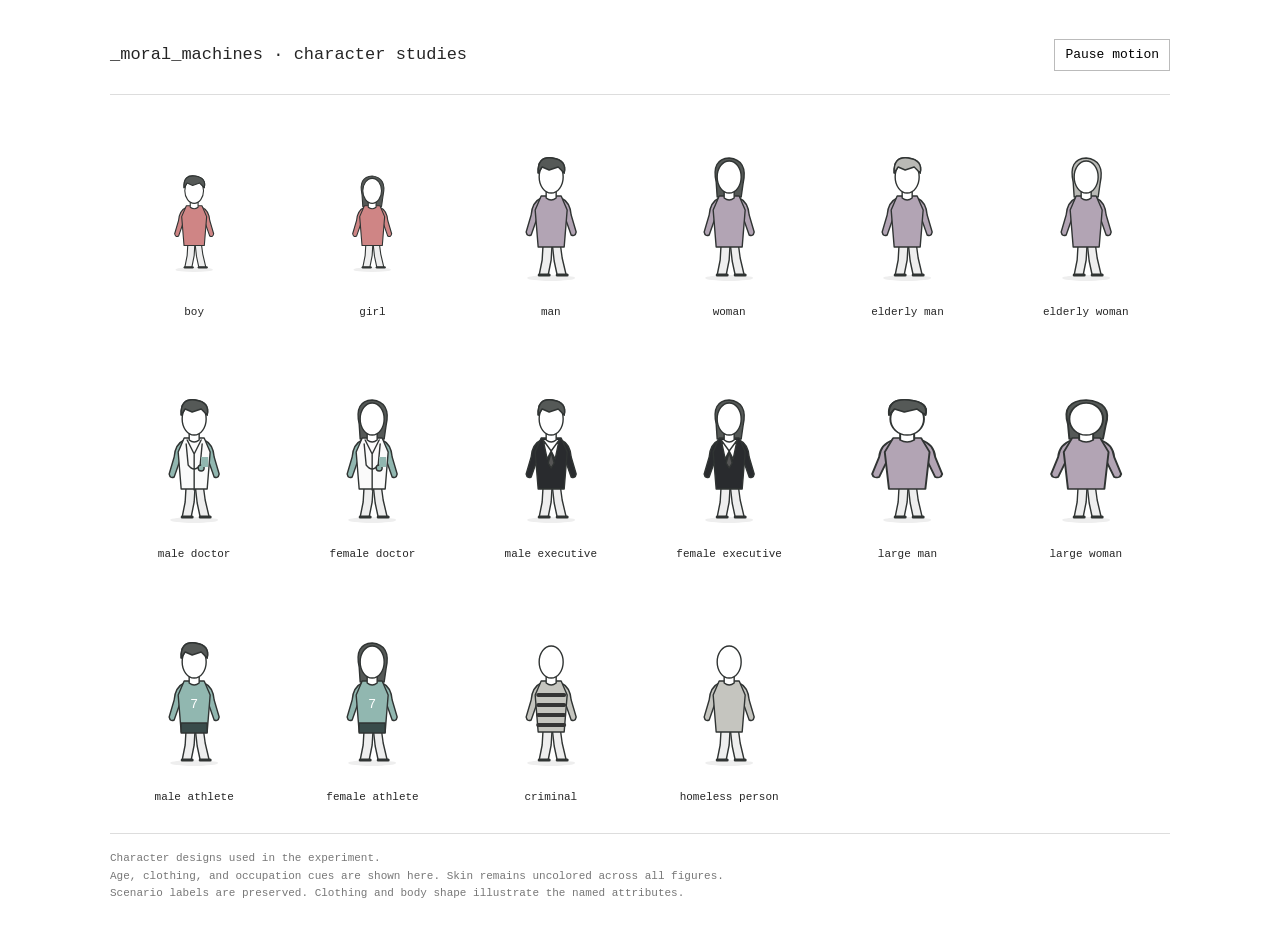
==== characters-review.html @ 15c98313 "Remove facial features from all character illustrations" ====
<!doctype html><html><head><meta charset="utf-8"><meta name="viewport" content="width=device-width,initial-scale=1"><title>Character studies · moral machines</title><style>*{box-sizing:border-box}body{margin:0;background:white;color:#252525;font:13px/1.6 ui-monospace,Menlo,monospace}main{max-width:1120px;margin:auto;padding:30px}header{display:flex;justify-content:space-between;align-items:center;border-bottom:1px solid #ddd;padding-bottom:14px}h1{font:inherit;font-size:17px}button{font:inherit;background:white;border:1px solid #bbb;padding:5px 10px;cursor:pointer}.grid{display:grid;grid-template-columns:repeat(6,1fr);gap:24px 10px;padding:12px 0}article{text-align:center}svg{width:100%;height:185px}article p{font-size:11px;margin:4px 0}.note{font-size:11px;color:#777;border-top:1px solid #ddd;padding-top:16px}.leg{transform-box:view-box;transform-origin:0px 5px;animation:step 1.6s ease-in-out infinite}.right{animation-delay:-.8s}.body{animation:breathe 1.6s ease-in-out infinite}@keyframes step{0%,100%{transform:rotate(-4deg)}50%{transform:rotate(4deg)}}@keyframes breathe{50%{transform:translateY(-1px)}}.paused *{animation-play-state:paused!important}@media(max-width:750px){.grid{grid-template-columns:repeat(3,1fr)}}@media(prefers-reduced-motion:reduce){*{animation:none!important}}</style></head><body><main><header><h1>_moral_machines · character studies</h1><button id="motion">Pause motion</button></header><div class="grid"><article><svg class="character-art" viewBox="0 0 140 185" role="img" aria-label="child character"><g transform="translate(70 133) scale(.78)" stroke="#303433" stroke-width="1.4" stroke-linejoin="round" stroke-linecap="round"><ellipse cx="0" cy="38" rx="24" ry="3" fill="#eee" stroke="none"/><g class="leg left"><path d="M-8 3L-9 20L-12 35H-3L0 20L1 3" fill="#eee"/><path d="M-12 35H-2" stroke-width="3"/></g><g class="leg right"><path d="M1 3L3 21L6 35H15L11 18L9 3" fill="#eee"/><path d="M6 35H16" stroke-width="3"/></g><g class="body"><path d="M-13-67Q-14-84 1-82Q16-80 13-67L7-73L-2-70L-9-73Z" fill="#555957"/><path d="M-10-42Q-19-38-20-25L-25-8Q-24-3-20-5L-13-25M10-42Q19-38 20-25L25-8Q24-3 20-5L13-25" fill="#cf8585"/><path d="M-10-44L-16-30L-13 7H13L16-30L10-44Z" fill="#cf8585"/><path d="M-5-48V-42Q0-38 5-42V-48" fill="white"/><ellipse cy="-63" rx="12" ry="16" fill="white"/><path d="M-13-67Q-14-84 1-82Q16-80 13-67L7-73L-2-70L-9-73Z" fill="#555957"/></g></g></svg><p>boy</p></article><article><svg class="character-art" viewBox="0 0 140 185" role="img" aria-label="child character"><g transform="translate(70 133) scale(.78)" stroke="#303433" stroke-width="1.4" stroke-linejoin="round" stroke-linecap="round"><ellipse cx="0" cy="38" rx="24" ry="3" fill="#eee" stroke="none"/><g class="leg left"><path d="M-8 3L-9 20L-12 35H-3L0 20L1 3" fill="#eee"/><path d="M-12 35H-2" stroke-width="3"/></g><g class="leg right"><path d="M1 3L3 21L6 35H15L11 18L9 3" fill="#eee"/><path d="M6 35H16" stroke-width="3"/></g><g class="body"><path d="M-13-58Q-18-81 0-82Q19-80 14-57L12-43H-12Z" fill="#555957"/><path d="M-10-42Q-19-38-20-25L-25-8Q-24-3-20-5L-13-25M10-42Q19-38 20-25L25-8Q24-3 20-5L13-25" fill="#cf8585"/><path d="M-10-44L-16-30L-13 7H13L16-30L10-44Z" fill="#cf8585"/><path d="M-5-48V-42Q0-38 5-42V-48" fill="white"/><ellipse cy="-63" rx="12" ry="16" fill="white"/></g></g></svg><p>girl</p></article><article><svg class="character-art" viewBox="0 0 140 185" role="img" aria-label="adult character"><g transform="translate(70 133) scale(1)" stroke="#303433" stroke-width="1.4" stroke-linejoin="round" stroke-linecap="round"><ellipse cx="0" cy="38" rx="24" ry="3" fill="#eee" stroke="none"/><g class="leg left"><path d="M-8 3L-9 20L-12 35H-3L0 20L1 3" fill="#eee"/><path d="M-12 35H-2" stroke-width="3"/></g><g class="leg right"><path d="M1 3L3 21L6 35H15L11 18L9 3" fill="#eee"/><path d="M6 35H16" stroke-width="3"/></g><g class="body"><path d="M-13-67Q-14-84 1-82Q16-80 13-67L7-73L-2-70L-9-73Z" fill="#555957"/><path d="M-10-42Q-19-38-20-25L-25-8Q-24-3-20-5L-13-25M10-42Q19-38 20-25L25-8Q24-3 20-5L13-25" fill="#b2a4b4"/><path d="M-10-44L-16-30L-13 7H13L16-30L10-44Z" fill="#b2a4b4"/><path d="M-5-48V-42Q0-38 5-42V-48" fill="white"/><ellipse cy="-63" rx="12" ry="16" fill="white"/><path d="M-13-67Q-14-84 1-82Q16-80 13-67L7-73L-2-70L-9-73Z" fill="#555957"/></g></g></svg><p>man</p></article><article><svg class="character-art" viewBox="0 0 140 185" role="img" aria-label="adult character"><g transform="translate(70 133) scale(1)" stroke="#303433" stroke-width="1.4" stroke-linejoin="round" stroke-linecap="round"><ellipse cx="0" cy="38" rx="24" ry="3" fill="#eee" stroke="none"/><g class="leg left"><path d="M-8 3L-9 20L-12 35H-3L0 20L1 3" fill="#eee"/><path d="M-12 35H-2" stroke-width="3"/></g><g class="leg right"><path d="M1 3L3 21L6 35H15L11 18L9 3" fill="#eee"/><path d="M6 35H16" stroke-width="3"/></g><g class="body"><path d="M-13-58Q-18-81 0-82Q19-80 14-57L12-43H-12Z" fill="#555957"/><path d="M-10-42Q-19-38-20-25L-25-8Q-24-3-20-5L-13-25M10-42Q19-38 20-25L25-8Q24-3 20-5L13-25" fill="#b2a4b4"/><path d="M-10-44L-16-30L-13 7H13L16-30L10-44Z" fill="#b2a4b4"/><path d="M-5-48V-42Q0-38 5-42V-48" fill="white"/><ellipse cy="-63" rx="12" ry="16" fill="white"/></g></g></svg><p>woman</p></article><article><svg class="character-art" viewBox="0 0 140 185" role="img" aria-label="older character"><g transform="translate(70 133) scale(1)" stroke="#303433" stroke-width="1.4" stroke-linejoin="round" stroke-linecap="round"><ellipse cx="0" cy="38" rx="24" ry="3" fill="#eee" stroke="none"/><g class="leg left"><path d="M-8 3L-9 20L-12 35H-3L0 20L1 3" fill="#eee"/><path d="M-12 35H-2" stroke-width="3"/></g><g class="leg right"><path d="M1 3L3 21L6 35H15L11 18L9 3" fill="#eee"/><path d="M6 35H16" stroke-width="3"/></g><g class="body"><path d="M-13-67Q-14-84 1-82Q16-80 13-67L7-73L-2-70L-9-73Z" fill="#b9b9b5"/><path d="M-10-42Q-19-38-20-25L-25-8Q-24-3-20-5L-13-25M10-42Q19-38 20-25L25-8Q24-3 20-5L13-25" fill="#b2a4b4"/><path d="M-10-44L-16-30L-13 7H13L16-30L10-44Z" fill="#b2a4b4"/><path d="M-5-48V-42Q0-38 5-42V-48" fill="white"/><ellipse cy="-63" rx="12" ry="16" fill="white"/><path d="M-13-67Q-14-84 1-82Q16-80 13-67L7-73L-2-70L-9-73Z" fill="#b9b9b5"/></g></g></svg><p>elderly man</p></article><article><svg class="character-art" viewBox="0 0 140 185" role="img" aria-label="older character"><g transform="translate(70 133) scale(1)" stroke="#303433" stroke-width="1.4" stroke-linejoin="round" stroke-linecap="round"><ellipse cx="0" cy="38" rx="24" ry="3" fill="#eee" stroke="none"/><g class="leg left"><path d="M-8 3L-9 20L-12 35H-3L0 20L1 3" fill="#eee"/><path d="M-12 35H-2" stroke-width="3"/></g><g class="leg right"><path d="M1 3L3 21L6 35H15L11 18L9 3" fill="#eee"/><path d="M6 35H16" stroke-width="3"/></g><g class="body"><path d="M-13-58Q-18-81 0-82Q19-80 14-57L12-43H-12Z" fill="#b9b9b5"/><path d="M-10-42Q-19-38-20-25L-25-8Q-24-3-20-5L-13-25M10-42Q19-38 20-25L25-8Q24-3 20-5L13-25" fill="#b2a4b4"/><path d="M-10-44L-16-30L-13 7H13L16-30L10-44Z" fill="#b2a4b4"/><path d="M-5-48V-42Q0-38 5-42V-48" fill="white"/><ellipse cy="-63" rx="12" ry="16" fill="white"/></g></g></svg><p>elderly woman</p></article><article><svg class="character-art" viewBox="0 0 140 185" role="img" aria-label="doctor character"><g transform="translate(70 133) scale(1)" stroke="#303433" stroke-width="1.4" stroke-linejoin="round" stroke-linecap="round"><ellipse cx="0" cy="38" rx="24" ry="3" fill="#eee" stroke="none"/><g class="leg left"><path d="M-8 3L-9 20L-12 35H-3L0 20L1 3" fill="#eee"/><path d="M-12 35H-2" stroke-width="3"/></g><g class="leg right"><path d="M1 3L3 21L6 35H15L11 18L9 3" fill="#eee"/><path d="M6 35H16" stroke-width="3"/></g><g class="body"><path d="M-13-67Q-14-84 1-82Q16-80 13-67L7-73L-2-70L-9-73Z" fill="#555957"/><path d="M-10-42Q-19-38-20-25L-25-8Q-24-3-20-5L-13-25M10-42Q19-38 20-25L25-8Q24-3 20-5L13-25" fill="#91b7b0"/><path d="M-10-44L-16-30L-13 7H13L16-30L10-44Z" fill="#fafafa"/><path d="M-8-38L-6-17Q0-9 6-17L8-38" fill="none"/><circle cx="7" cy="-14" r="3" fill="#91b7b0"/><path d="M-7-42L0-28L7-42M0-28V8" fill="none"/><rect x="7" y="-25" width="7" height="10" fill="#91b7b0" stroke="none"/><path d="M-5-48V-42Q0-38 5-42V-48" fill="white"/><ellipse cy="-63" rx="12" ry="16" fill="white"/><path d="M-13-67Q-14-84 1-82Q16-80 13-67L7-73L-2-70L-9-73Z" fill="#555957"/></g></g></svg><p>male doctor</p></article><article><svg class="character-art" viewBox="0 0 140 185" role="img" aria-label="doctor character"><g transform="translate(70 133) scale(1)" stroke="#303433" stroke-width="1.4" stroke-linejoin="round" stroke-linecap="round"><ellipse cx="0" cy="38" rx="24" ry="3" fill="#eee" stroke="none"/><g class="leg left"><path d="M-8 3L-9 20L-12 35H-3L0 20L1 3" fill="#eee"/><path d="M-12 35H-2" stroke-width="3"/></g><g class="leg right"><path d="M1 3L3 21L6 35H15L11 18L9 3" fill="#eee"/><path d="M6 35H16" stroke-width="3"/></g><g class="body"><path d="M-13-58Q-18-81 0-82Q19-80 14-57L12-43H-12Z" fill="#555957"/><path d="M-10-42Q-19-38-20-25L-25-8Q-24-3-20-5L-13-25M10-42Q19-38 20-25L25-8Q24-3 20-5L13-25" fill="#91b7b0"/><path d="M-10-44L-16-30L-13 7H13L16-30L10-44Z" fill="#fafafa"/><path d="M-8-38L-6-17Q0-9 6-17L8-38" fill="none"/><circle cx="7" cy="-14" r="3" fill="#91b7b0"/><path d="M-7-42L0-28L7-42M0-28V8" fill="none"/><rect x="7" y="-25" width="7" height="10" fill="#91b7b0" stroke="none"/><path d="M-5-48V-42Q0-38 5-42V-48" fill="white"/><ellipse cy="-63" rx="12" ry="16" fill="white"/></g></g></svg><p>female doctor</p></article><article><svg class="character-art" viewBox="0 0 140 185" role="img" aria-label="executive character"><g transform="translate(70 133) scale(1)" stroke="#303433" stroke-width="1.4" stroke-linejoin="round" stroke-linecap="round"><ellipse cx="0" cy="38" rx="24" ry="3" fill="#eee" stroke="none"/><g class="leg left"><path d="M-8 3L-9 20L-12 35H-3L0 20L1 3" fill="#eee"/><path d="M-12 35H-2" stroke-width="3"/></g><g class="leg right"><path d="M1 3L3 21L6 35H15L11 18L9 3" fill="#eee"/><path d="M6 35H16" stroke-width="3"/></g><g class="body"><path d="M-13-67Q-14-84 1-82Q16-80 13-67L7-73L-2-70L-9-73Z" fill="#555957"/><path d="M-10-42Q-19-38-20-25L-25-8Q-24-3-20-5L-13-25M10-42Q19-38 20-25L25-8Q24-3 20-5L13-25" fill="#292b2e"/><path d="M-10-44L-16-30L-13 7H13L16-30L10-44Z" fill="#292b2e"/><path d="M-8-42L0-31L8-42M-8-42L-4-23L0-31L4-23L8-42" fill="white"/><path d="M0-30L-3-19L0-14L3-19Z" fill="#555"/><path d="M-5-48V-42Q0-38 5-42V-48" fill="white"/><ellipse cy="-63" rx="12" ry="16" fill="white"/><path d="M-13-67Q-14-84 1-82Q16-80 13-67L7-73L-2-70L-9-73Z" fill="#555957"/></g></g></svg><p>male executive</p></article><article><svg class="character-art" viewBox="0 0 140 185" role="img" aria-label="executive character"><g transform="translate(70 133) scale(1)" stroke="#303433" stroke-width="1.4" stroke-linejoin="round" stroke-linecap="round"><ellipse cx="0" cy="38" rx="24" ry="3" fill="#eee" stroke="none"/><g class="leg left"><path d="M-8 3L-9 20L-12 35H-3L0 20L1 3" fill="#eee"/><path d="M-12 35H-2" stroke-width="3"/></g><g class="leg right"><path d="M1 3L3 21L6 35H15L11 18L9 3" fill="#eee"/><path d="M6 35H16" stroke-width="3"/></g><g class="body"><path d="M-13-58Q-18-81 0-82Q19-80 14-57L12-43H-12Z" fill="#555957"/><path d="M-10-42Q-19-38-20-25L-25-8Q-24-3-20-5L-13-25M10-42Q19-38 20-25L25-8Q24-3 20-5L13-25" fill="#292b2e"/><path d="M-10-44L-16-30L-13 7H13L16-30L10-44Z" fill="#292b2e"/><path d="M-8-42L0-31L8-42M-8-42L-4-23L0-31L4-23L8-42" fill="white"/><path d="M0-30L-3-19L0-14L3-19Z" fill="#555"/><path d="M-5-48V-42Q0-38 5-42V-48" fill="white"/><ellipse cy="-63" rx="12" ry="16" fill="white"/></g></g></svg><p>female executive</p></article><article><svg class="character-art" viewBox="0 0 140 185" role="img" aria-label="adult character"><g transform="translate(70 133) scale(1)" stroke="#303433" stroke-width="1.4" stroke-linejoin="round" stroke-linecap="round"><ellipse cx="0" cy="38" rx="24" ry="3" fill="#eee" stroke="none"/><g class="leg left"><path d="M-8 3L-9 20L-12 35H-3L0 20L1 3" fill="#eee"/><path d="M-12 35H-2" stroke-width="3"/></g><g class="leg right"><path d="M1 3L3 21L6 35H15L11 18L9 3" fill="#eee"/><path d="M6 35H16" stroke-width="3"/></g><g class="body"><g transform="scale(1.4 1)"><path d="M-13-67Q-14-84 1-82Q16-80 13-67L7-73L-2-70L-9-73Z" fill="#555957"/><path d="M-10-42Q-19-38-20-25L-25-8Q-24-3-20-5L-13-25M10-42Q19-38 20-25L25-8Q24-3 20-5L13-25" fill="#b2a4b4"/><path d="M-10-44L-16-30L-13 7H13L16-30L10-44Z" fill="#b2a4b4"/><path d="M-5-48V-42Q0-38 5-42V-48" fill="white"/><ellipse cy="-63" rx="12" ry="16" fill="white"/><path d="M-13-67Q-14-84 1-82Q16-80 13-67L7-73L-2-70L-9-73Z" fill="#555957"/></g></g></g></svg><p>large man</p></article><article><svg class="character-art" viewBox="0 0 140 185" role="img" aria-label="adult character"><g transform="translate(70 133) scale(1)" stroke="#303433" stroke-width="1.4" stroke-linejoin="round" stroke-linecap="round"><ellipse cx="0" cy="38" rx="24" ry="3" fill="#eee" stroke="none"/><g class="leg left"><path d="M-8 3L-9 20L-12 35H-3L0 20L1 3" fill="#eee"/><path d="M-12 35H-2" stroke-width="3"/></g><g class="leg right"><path d="M1 3L3 21L6 35H15L11 18L9 3" fill="#eee"/><path d="M6 35H16" stroke-width="3"/></g><g class="body"><g transform="scale(1.4 1)"><path d="M-13-58Q-18-81 0-82Q19-80 14-57L12-43H-12Z" fill="#555957"/><path d="M-10-42Q-19-38-20-25L-25-8Q-24-3-20-5L-13-25M10-42Q19-38 20-25L25-8Q24-3 20-5L13-25" fill="#b2a4b4"/><path d="M-10-44L-16-30L-13 7H13L16-30L10-44Z" fill="#b2a4b4"/><path d="M-5-48V-42Q0-38 5-42V-48" fill="white"/><ellipse cy="-63" rx="12" ry="16" fill="white"/></g></g></g></svg><p>large woman</p></article><article><svg class="character-art" viewBox="0 0 140 185" role="img" aria-label="adult character"><g transform="translate(70 133) scale(1)" stroke="#303433" stroke-width="1.4" stroke-linejoin="round" stroke-linecap="round"><ellipse cx="0" cy="38" rx="24" ry="3" fill="#eee" stroke="none"/><g class="leg left"><path d="M-8 3L-9 20L-12 35H-3L0 20L1 3" fill="#eee"/><path d="M-12 35H-2" stroke-width="3"/></g><g class="leg right"><path d="M1 3L3 21L6 35H15L11 18L9 3" fill="#eee"/><path d="M6 35H16" stroke-width="3"/></g><g class="body"><path d="M-13-67Q-14-84 1-82Q16-80 13-67L7-73L-2-70L-9-73Z" fill="#555957"/><path d="M-10-42Q-19-38-20-25L-25-8Q-24-3-20-5L-13-25M10-42Q19-38 20-25L25-8Q24-3 20-5L13-25" fill="#91b7b0"/><path d="M-10-44L-16-30L-13 7H13L16-30L10-44Z" fill="#91b7b0"/><path d="M-13-2H13V8H-13Z" fill="#394b4a"/><text x="0" y="-17" text-anchor="middle" fill="white" stroke="none" font-size="13" font-family="sans-serif">7</text><path d="M-5-48V-42Q0-38 5-42V-48" fill="white"/><ellipse cy="-63" rx="12" ry="16" fill="white"/><path d="M-13-67Q-14-84 1-82Q16-80 13-67L7-73L-2-70L-9-73Z" fill="#555957"/></g></g></svg><p>male athlete</p></article><article><svg class="character-art" viewBox="0 0 140 185" role="img" aria-label="adult character"><g transform="translate(70 133) scale(1)" stroke="#303433" stroke-width="1.4" stroke-linejoin="round" stroke-linecap="round"><ellipse cx="0" cy="38" rx="24" ry="3" fill="#eee" stroke="none"/><g class="leg left"><path d="M-8 3L-9 20L-12 35H-3L0 20L1 3" fill="#eee"/><path d="M-12 35H-2" stroke-width="3"/></g><g class="leg right"><path d="M1 3L3 21L6 35H15L11 18L9 3" fill="#eee"/><path d="M6 35H16" stroke-width="3"/></g><g class="body"><path d="M-13-58Q-18-81 0-82Q19-80 14-57L12-43H-12Z" fill="#555957"/><path d="M-10-42Q-19-38-20-25L-25-8Q-24-3-20-5L-13-25M10-42Q19-38 20-25L25-8Q24-3 20-5L13-25" fill="#91b7b0"/><path d="M-10-44L-16-30L-13 7H13L16-30L10-44Z" fill="#91b7b0"/><path d="M-13-2H13V8H-13Z" fill="#394b4a"/><text x="0" y="-17" text-anchor="middle" fill="white" stroke="none" font-size="13" font-family="sans-serif">7</text><path d="M-5-48V-42Q0-38 5-42V-48" fill="white"/><ellipse cy="-63" rx="12" ry="16" fill="white"/></g></g></svg><p>female athlete</p></article><article><svg class="character-art" viewBox="0 0 140 185" role="img" aria-label="adult character"><g transform="translate(70 133) scale(1)" stroke="#303433" stroke-width="1.4" stroke-linejoin="round" stroke-linecap="round"><ellipse cx="0" cy="38" rx="24" ry="3" fill="#eee" stroke="none"/><g class="leg left"><path d="M-8 3L-9 20L-12 35H-3L0 20L1 3" fill="#eee"/><path d="M-12 35H-2" stroke-width="3"/></g><g class="leg right"><path d="M1 3L3 21L6 35H15L11 18L9 3" fill="#eee"/><path d="M6 35H16" stroke-width="3"/></g><g class="body"><path d="M-10-42Q-19-38-20-25L-25-8Q-24-3-20-5L-13-25M10-42Q19-38 20-25L25-8Q24-3 20-5L13-25" fill="#c5c5bf"/><path d="M-10-44L-16-30L-13 7H13L16-30L10-44Z" fill="#c5c5bf"/><path d="M-13 -30H13" stroke="#353535" stroke-width="4"/><path d="M-13 -20H13" stroke="#353535" stroke-width="4"/><path d="M-13 -10H13" stroke="#353535" stroke-width="4"/><path d="M-13 0H13" stroke="#353535" stroke-width="4"/><path d="M-5-48V-42Q0-38 5-42V-48" fill="white"/><ellipse cy="-63" rx="12" ry="16" fill="white"/></g></g></svg><p>criminal</p></article><article><svg class="character-art" viewBox="0 0 140 185" role="img" aria-label="adult character"><g transform="translate(70 133) scale(1)" stroke="#303433" stroke-width="1.4" stroke-linejoin="round" stroke-linecap="round"><ellipse cx="0" cy="38" rx="24" ry="3" fill="#eee" stroke="none"/><g class="leg left"><path d="M-8 3L-9 20L-12 35H-3L0 20L1 3" fill="#eee"/><path d="M-12 35H-2" stroke-width="3"/></g><g class="leg right"><path d="M1 3L3 21L6 35H15L11 18L9 3" fill="#eee"/><path d="M6 35H16" stroke-width="3"/></g><g class="body"><path d="M-10-42Q-19-38-20-25L-25-8Q-24-3-20-5L-13-25M10-42Q19-38 20-25L25-8Q24-3 20-5L13-25" fill="#c5c5bf"/><path d="M-10-44L-16-30L-13 7H13L16-30L10-44Z" fill="#c5c5bf"/><path d="M-5-48V-42Q0-38 5-42V-48" fill="white"/><ellipse cy="-63" rx="12" ry="16" fill="white"/></g></g></svg><p>homeless person</p></article></div><p class="note">Character designs used in the experiment.<br>Age, clothing, and occupation cues are shown here. Skin remains uncolored across all figures.<br>Scenario labels are preserved. Clothing and body shape illustrate the named attributes.</p></main><script>document.getElementById('motion').onclick=function(){document.body.classList.toggle('paused');this.textContent=document.body.classList.contains('paused')?'Play motion':'Pause motion'}</script></body></html>
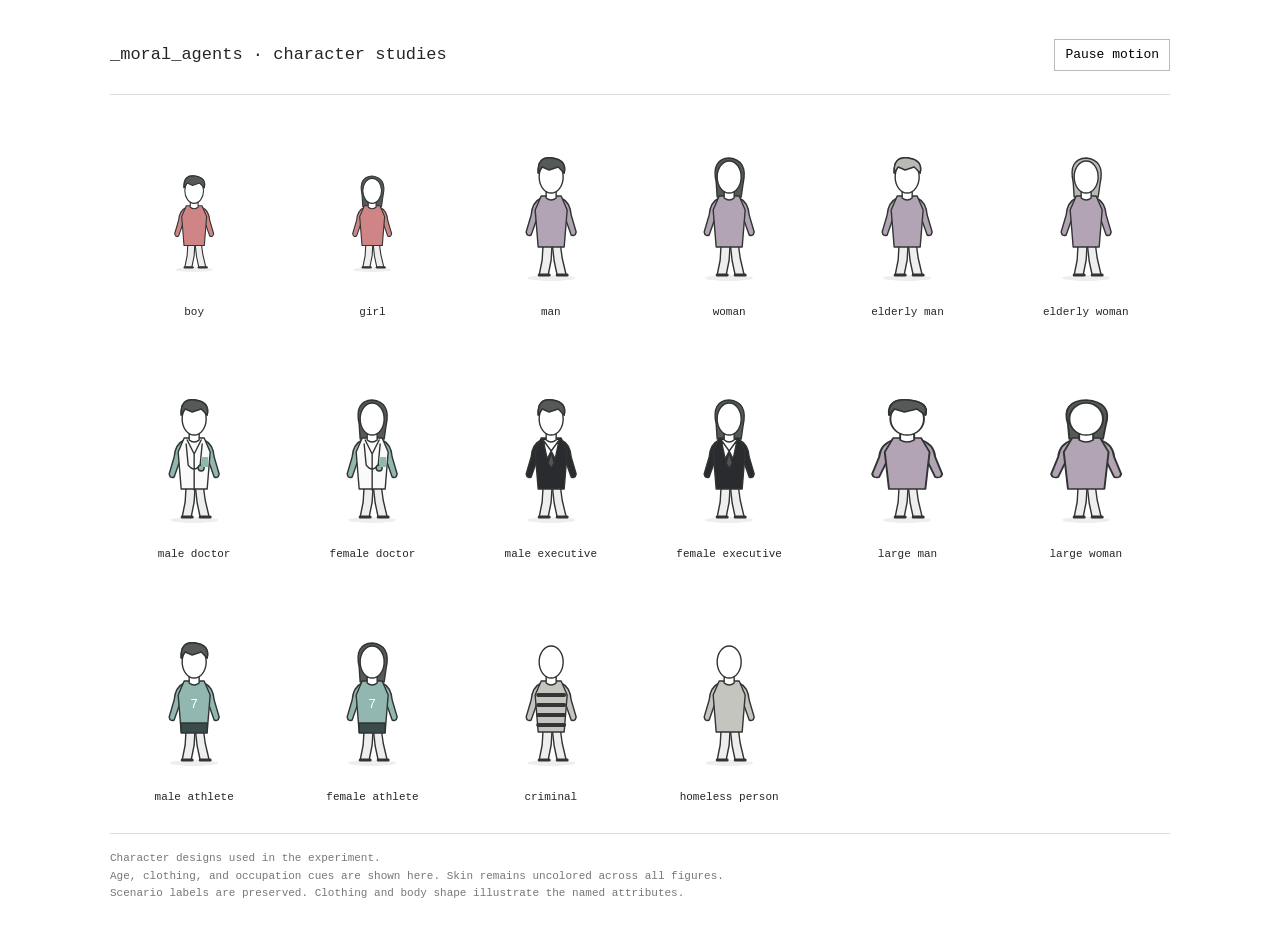
==== commit 7976bc86: "Rename project to _moral_agents" ====
--- a/characters-review.html
+++ b/characters-review.html
@@ -1 +1 @@
-<!doctype html><html><head><meta charset="utf-8"><meta name="viewport" content="width=device-width,initial-scale=1"><title>Character studies · moral machines</title><style>*{box-sizing:border-box}body{margin:0;background:white;color:#252525;font:13px/1.6 ui-monospace,Menlo,monospace}main{max-width:1120px;margin:auto;padding:30px}header{display:flex;justify-content:space-between;align-items:center;border-bottom:1px solid #ddd;padding-bottom:14px}h1{font:inherit;font-size:17px}button{font:inherit;background:white;border:1px solid #bbb;padding:5px 10px;cursor:pointer}.grid{display:grid;grid-template-columns:repeat(6,1fr);gap:24px 10px;padding:12px 0}article{text-align:center}svg{width:100%;height:185px}article p{font-size:11px;margin:4px 0}.note{font-size:11px;color:#777;border-top:1px solid #ddd;padding-top:16px}.leg{transform-box:view-box;transform-origin:0px 5px;animation:step 1.6s ease-in-out infinite}.right{animation-delay:-.8s}.body{animation:breathe 1.6s ease-in-out infinite}@keyframes step{0%,100%{transform:rotate(-4deg)}50%{transform:rotate(4deg)}}@keyframes breathe{50%{transform:translateY(-1px)}}.paused *{animation-play-state:paused!important}@media(max-width:750px){.grid{grid-template-columns:repeat(3,1fr)}}@media(prefers-reduced-motion:reduce){*{animation:none!important}}</style></head><body><main><header><h1>_moral_machines · character studies</h1><button id="motion">Pause motion</button></header><div class="grid"><article><svg class="character-art" viewBox="0 0 140 185" role="img" aria-label="child character"><g transform="translate(70 133) scale(.78)" stroke="#303433" stroke-width="1.4" stroke-linejoin="round" stroke-linecap="round"><ellipse cx="0" cy="38" rx="24" ry="3" fill="#eee" stroke="none"/><g class="leg left"><path d="M-8 3L-9 20L-12 35H-3L0 20L1 3" fill="#eee"/><path d="M-12 35H-2" stroke-width="3"/></g><g class="leg right"><path d="M1 3L3 21L6 35H15L11 18L9 3" fill="#eee"/><path d="M6 35H16" stroke-width="3"/></g><g class="body"><path d="M-13-67Q-14-84 1-82Q16-80 13-67L7-73L-2-70L-9-73Z" fill="#555957"/><path d="M-10-42Q-19-38-20-25L-25-8Q-24-3-20-5L-13-25M10-42Q19-38 20-25L25-8Q24-3 20-5L13-25" fill="#cf8585"/><path d="M-10-44L-16-30L-13 7H13L16-30L10-44Z" fill="#cf8585"/><path d="M-5-48V-42Q0-38 5-42V-48" fill="white"/><ellipse cy="-63" rx="12" ry="16" fill="white"/><path d="M-13-67Q-14-84 1-82Q16-80 13-67L7-73L-2-70L-9-73Z" fill="#555957"/></g></g></svg><p>boy</p></article><article><svg class="character-art" viewBox="0 0 140 185" role="img" aria-label="child character"><g transform="translate(70 133) scale(.78)" stroke="#303433" stroke-width="1.4" stroke-linejoin="round" stroke-linecap="round"><ellipse cx="0" cy="38" rx="24" ry="3" fill="#eee" stroke="none"/><g class="leg left"><path d="M-8 3L-9 20L-12 35H-3L0 20L1 3" fill="#eee"/><path d="M-12 35H-2" stroke-width="3"/></g><g class="leg right"><path d="M1 3L3 21L6 35H15L11 18L9 3" fill="#eee"/><path d="M6 35H16" stroke-width="3"/></g><g class="body"><path d="M-13-58Q-18-81 0-82Q19-80 14-57L12-43H-12Z" fill="#555957"/><path d="M-10-42Q-19-38-20-25L-25-8Q-24-3-20-5L-13-25M10-42Q19-38 20-25L25-8Q24-3 20-5L13-25" fill="#cf8585"/><path d="M-10-44L-16-30L-13 7H13L16-30L10-44Z" fill="#cf8585"/><path d="M-5-48V-42Q0-38 5-42V-48" fill="white"/><ellipse cy="-63" rx="12" ry="16" fill="white"/></g></g></svg><p>girl</p></article><article><svg class="character-art" viewBox="0 0 140 185" role="img" aria-label="adult character"><g transform="translate(70 133) scale(1)" stroke="#303433" stroke-width="1.4" stroke-linejoin="round" stroke-linecap="round"><ellipse cx="0" cy="38" rx="24" ry="3" fill="#eee" stroke="none"/><g class="leg left"><path d="M-8 3L-9 20L-12 35H-3L0 20L1 3" fill="#eee"/><path d="M-12 35H-2" stroke-width="3"/></g><g class="leg right"><path d="M1 3L3 21L6 35H15L11 18L9 3" fill="#eee"/><path d="M6 35H16" stroke-width="3"/></g><g class="body"><path d="M-13-67Q-14-84 1-82Q16-80 13-67L7-73L-2-70L-9-73Z" fill="#555957"/><path d="M-10-42Q-19-38-20-25L-25-8Q-24-3-20-5L-13-25M10-42Q19-38 20-25L25-8Q24-3 20-5L13-25" fill="#b2a4b4"/><path d="M-10-44L-16-30L-13 7H13L16-30L10-44Z" fill="#b2a4b4"/><path d="M-5-48V-42Q0-38 5-42V-48" fill="white"/><ellipse cy="-63" rx="12" ry="16" fill="white"/><path d="M-13-67Q-14-84 1-82Q16-80 13-67L7-73L-2-70L-9-73Z" fill="#555957"/></g></g></svg><p>man</p></article><article><svg class="character-art" viewBox="0 0 140 185" role="img" aria-label="adult character"><g transform="translate(70 133) scale(1)" stroke="#303433" stroke-width="1.4" stroke-linejoin="round" stroke-linecap="round"><ellipse cx="0" cy="38" rx="24" ry="3" fill="#eee" stroke="none"/><g class="leg left"><path d="M-8 3L-9 20L-12 35H-3L0 20L1 3" fill="#eee"/><path d="M-12 35H-2" stroke-width="3"/></g><g class="leg right"><path d="M1 3L3 21L6 35H15L11 18L9 3" fill="#eee"/><path d="M6 35H16" stroke-width="3"/></g><g class="body"><path d="M-13-58Q-18-81 0-82Q19-80 14-57L12-43H-12Z" fill="#555957"/><path d="M-10-42Q-19-38-20-25L-25-8Q-24-3-20-5L-13-25M10-42Q19-38 20-25L25-8Q24-3 20-5L13-25" fill="#b2a4b4"/><path d="M-10-44L-16-30L-13 7H13L16-30L10-44Z" fill="#b2a4b4"/><path d="M-5-48V-42Q0-38 5-42V-48" fill="white"/><ellipse cy="-63" rx="12" ry="16" fill="white"/></g></g></svg><p>woman</p></article><article><svg class="character-art" viewBox="0 0 140 185" role="img" aria-label="older character"><g transform="translate(70 133) scale(1)" stroke="#303433" stroke-width="1.4" stroke-linejoin="round" stroke-linecap="round"><ellipse cx="0" cy="38" rx="24" ry="3" fill="#eee" stroke="none"/><g class="leg left"><path d="M-8 3L-9 20L-12 35H-3L0 20L1 3" fill="#eee"/><path d="M-12 35H-2" stroke-width="3"/></g><g class="leg right"><path d="M1 3L3 21L6 35H15L11 18L9 3" fill="#eee"/><path d="M6 35H16" stroke-width="3"/></g><g class="body"><path d="M-13-67Q-14-84 1-82Q16-80 13-67L7-73L-2-70L-9-73Z" fill="#b9b9b5"/><path d="M-10-42Q-19-38-20-25L-25-8Q-24-3-20-5L-13-25M10-42Q19-38 20-25L25-8Q24-3 20-5L13-25" fill="#b2a4b4"/><path d="M-10-44L-16-30L-13 7H13L16-30L10-44Z" fill="#b2a4b4"/><path d="M-5-48V-42Q0-38 5-42V-48" fill="white"/><ellipse cy="-63" rx="12" ry="16" fill="white"/><path d="M-13-67Q-14-84 1-82Q16-80 13-67L7-73L-2-70L-9-73Z" fill="#b9b9b5"/></g></g></svg><p>elderly man</p></article><article><svg class="character-art" viewBox="0 0 140 185" role="img" aria-label="older character"><g transform="translate(70 133) scale(1)" stroke="#303433" stroke-width="1.4" stroke-linejoin="round" stroke-linecap="round"><ellipse cx="0" cy="38" rx="24" ry="3" fill="#eee" stroke="none"/><g class="leg left"><path d="M-8 3L-9 20L-12 35H-3L0 20L1 3" fill="#eee"/><path d="M-12 35H-2" stroke-width="3"/></g><g class="leg right"><path d="M1 3L3 21L6 35H15L11 18L9 3" fill="#eee"/><path d="M6 35H16" stroke-width="3"/></g><g class="body"><path d="M-13-58Q-18-81 0-82Q19-80 14-57L12-43H-12Z" fill="#b9b9b5"/><path d="M-10-42Q-19-38-20-25L-25-8Q-24-3-20-5L-13-25M10-42Q19-38 20-25L25-8Q24-3 20-5L13-25" fill="#b2a4b4"/><path d="M-10-44L-16-30L-13 7H13L16-30L10-44Z" fill="#b2a4b4"/><path d="M-5-48V-42Q0-38 5-42V-48" fill="white"/><ellipse cy="-63" rx="12" ry="16" fill="white"/></g></g></svg><p>elderly woman</p></article><article><svg class="character-art" viewBox="0 0 140 185" role="img" aria-label="doctor character"><g transform="translate(70 133) scale(1)" stroke="#303433" stroke-width="1.4" stroke-linejoin="round" stroke-linecap="round"><ellipse cx="0" cy="38" rx="24" ry="3" fill="#eee" stroke="none"/><g class="leg left"><path d="M-8 3L-9 20L-12 35H-3L0 20L1 3" fill="#eee"/><path d="M-12 35H-2" stroke-width="3"/></g><g class="leg right"><path d="M1 3L3 21L6 35H15L11 18L9 3" fill="#eee"/><path d="M6 35H16" stroke-width="3"/></g><g class="body"><path d="M-13-67Q-14-84 1-82Q16-80 13-67L7-73L-2-70L-9-73Z" fill="#555957"/><path d="M-10-42Q-19-38-20-25L-25-8Q-24-3-20-5L-13-25M10-42Q19-38 20-25L25-8Q24-3 20-5L13-25" fill="#91b7b0"/><path d="M-10-44L-16-30L-13 7H13L16-30L10-44Z" fill="#fafafa"/><path d="M-8-38L-6-17Q0-9 6-17L8-38" fill="none"/><circle cx="7" cy="-14" r="3" fill="#91b7b0"/><path d="M-7-42L0-28L7-42M0-28V8" fill="none"/><rect x="7" y="-25" width="7" height="10" fill="#91b7b0" stroke="none"/><path d="M-5-48V-42Q0-38 5-42V-48" fill="white"/><ellipse cy="-63" rx="12" ry="16" fill="white"/><path d="M-13-67Q-14-84 1-82Q16-80 13-67L7-73L-2-70L-9-73Z" fill="#555957"/></g></g></svg><p>male doctor</p></article><article><svg class="character-art" viewBox="0 0 140 185" role="img" aria-label="doctor character"><g transform="translate(70 133) scale(1)" stroke="#303433" stroke-width="1.4" stroke-linejoin="round" stroke-linecap="round"><ellipse cx="0" cy="38" rx="24" ry="3" fill="#eee" stroke="none"/><g class="leg left"><path d="M-8 3L-9 20L-12 35H-3L0 20L1 3" fill="#eee"/><path d="M-12 35H-2" stroke-width="3"/></g><g class="leg right"><path d="M1 3L3 21L6 35H15L11 18L9 3" fill="#eee"/><path d="M6 35H16" stroke-width="3"/></g><g class="body"><path d="M-13-58Q-18-81 0-82Q19-80 14-57L12-43H-12Z" fill="#555957"/><path d="M-10-42Q-19-38-20-25L-25-8Q-24-3-20-5L-13-25M10-42Q19-38 20-25L25-8Q24-3 20-5L13-25" fill="#91b7b0"/><path d="M-10-44L-16-30L-13 7H13L16-30L10-44Z" fill="#fafafa"/><path d="M-8-38L-6-17Q0-9 6-17L8-38" fill="none"/><circle cx="7" cy="-14" r="3" fill="#91b7b0"/><path d="M-7-42L0-28L7-42M0-28V8" fill="none"/><rect x="7" y="-25" width="7" height="10" fill="#91b7b0" stroke="none"/><path d="M-5-48V-42Q0-38 5-42V-48" fill="white"/><ellipse cy="-63" rx="12" ry="16" fill="white"/></g></g></svg><p>female doctor</p></article><article><svg class="character-art" viewBox="0 0 140 185" role="img" aria-label="executive character"><g transform="translate(70 133) scale(1)" stroke="#303433" stroke-width="1.4" stroke-linejoin="round" stroke-linecap="round"><ellipse cx="0" cy="38" rx="24" ry="3" fill="#eee" stroke="none"/><g class="leg left"><path d="M-8 3L-9 20L-12 35H-3L0 20L1 3" fill="#eee"/><path d="M-12 35H-2" stroke-width="3"/></g><g class="leg right"><path d="M1 3L3 21L6 35H15L11 18L9 3" fill="#eee"/><path d="M6 35H16" stroke-width="3"/></g><g class="body"><path d="M-13-67Q-14-84 1-82Q16-80 13-67L7-73L-2-70L-9-73Z" fill="#555957"/><path d="M-10-42Q-19-38-20-25L-25-8Q-24-3-20-5L-13-25M10-42Q19-38 20-25L25-8Q24-3 20-5L13-25" fill="#292b2e"/><path d="M-10-44L-16-30L-13 7H13L16-30L10-44Z" fill="#292b2e"/><path d="M-8-42L0-31L8-42M-8-42L-4-23L0-31L4-23L8-42" fill="white"/><path d="M0-30L-3-19L0-14L3-19Z" fill="#555"/><path d="M-5-48V-42Q0-38 5-42V-48" fill="white"/><ellipse cy="-63" rx="12" ry="16" fill="white"/><path d="M-13-67Q-14-84 1-82Q16-80 13-67L7-73L-2-70L-9-73Z" fill="#555957"/></g></g></svg><p>male executive</p></article><article><svg class="character-art" viewBox="0 0 140 185" role="img" aria-label="executive character"><g transform="translate(70 133) scale(1)" stroke="#303433" stroke-width="1.4" stroke-linejoin="round" stroke-linecap="round"><ellipse cx="0" cy="38" rx="24" ry="3" fill="#eee" stroke="none"/><g class="leg left"><path d="M-8 3L-9 20L-12 35H-3L0 20L1 3" fill="#eee"/><path d="M-12 35H-2" stroke-width="3"/></g><g class="leg right"><path d="M1 3L3 21L6 35H15L11 18L9 3" fill="#eee"/><path d="M6 35H16" stroke-width="3"/></g><g class="body"><path d="M-13-58Q-18-81 0-82Q19-80 14-57L12-43H-12Z" fill="#555957"/><path d="M-10-42Q-19-38-20-25L-25-8Q-24-3-20-5L-13-25M10-42Q19-38 20-25L25-8Q24-3 20-5L13-25" fill="#292b2e"/><path d="M-10-44L-16-30L-13 7H13L16-30L10-44Z" fill="#292b2e"/><path d="M-8-42L0-31L8-42M-8-42L-4-23L0-31L4-23L8-42" fill="white"/><path d="M0-30L-3-19L0-14L3-19Z" fill="#555"/><path d="M-5-48V-42Q0-38 5-42V-48" fill="white"/><ellipse cy="-63" rx="12" ry="16" fill="white"/></g></g></svg><p>female executive</p></article><article><svg class="character-art" viewBox="0 0 140 185" role="img" aria-label="adult character"><g transform="translate(70 133) scale(1)" stroke="#303433" stroke-width="1.4" stroke-linejoin="round" stroke-linecap="round"><ellipse cx="0" cy="38" rx="24" ry="3" fill="#eee" stroke="none"/><g class="leg left"><path d="M-8 3L-9 20L-12 35H-3L0 20L1 3" fill="#eee"/><path d="M-12 35H-2" stroke-width="3"/></g><g class="leg right"><path d="M1 3L3 21L6 35H15L11 18L9 3" fill="#eee"/><path d="M6 35H16" stroke-width="3"/></g><g class="body"><g transform="scale(1.4 1)"><path d="M-13-67Q-14-84 1-82Q16-80 13-67L7-73L-2-70L-9-73Z" fill="#555957"/><path d="M-10-42Q-19-38-20-25L-25-8Q-24-3-20-5L-13-25M10-42Q19-38 20-25L25-8Q24-3 20-5L13-25" fill="#b2a4b4"/><path d="M-10-44L-16-30L-13 7H13L16-30L10-44Z" fill="#b2a4b4"/><path d="M-5-48V-42Q0-38 5-42V-48" fill="white"/><ellipse cy="-63" rx="12" ry="16" fill="white"/><path d="M-13-67Q-14-84 1-82Q16-80 13-67L7-73L-2-70L-9-73Z" fill="#555957"/></g></g></g></svg><p>large man</p></article><article><svg class="character-art" viewBox="0 0 140 185" role="img" aria-label="adult character"><g transform="translate(70 133) scale(1)" stroke="#303433" stroke-width="1.4" stroke-linejoin="round" stroke-linecap="round"><ellipse cx="0" cy="38" rx="24" ry="3" fill="#eee" stroke="none"/><g class="leg left"><path d="M-8 3L-9 20L-12 35H-3L0 20L1 3" fill="#eee"/><path d="M-12 35H-2" stroke-width="3"/></g><g class="leg right"><path d="M1 3L3 21L6 35H15L11 18L9 3" fill="#eee"/><path d="M6 35H16" stroke-width="3"/></g><g class="body"><g transform="scale(1.4 1)"><path d="M-13-58Q-18-81 0-82Q19-80 14-57L12-43H-12Z" fill="#555957"/><path d="M-10-42Q-19-38-20-25L-25-8Q-24-3-20-5L-13-25M10-42Q19-38 20-25L25-8Q24-3 20-5L13-25" fill="#b2a4b4"/><path d="M-10-44L-16-30L-13 7H13L16-30L10-44Z" fill="#b2a4b4"/><path d="M-5-48V-42Q0-38 5-42V-48" fill="white"/><ellipse cy="-63" rx="12" ry="16" fill="white"/></g></g></g></svg><p>large woman</p></article><article><svg class="character-art" viewBox="0 0 140 185" role="img" aria-label="adult character"><g transform="translate(70 133) scale(1)" stroke="#303433" stroke-width="1.4" stroke-linejoin="round" stroke-linecap="round"><ellipse cx="0" cy="38" rx="24" ry="3" fill="#eee" stroke="none"/><g class="leg left"><path d="M-8 3L-9 20L-12 35H-3L0 20L1 3" fill="#eee"/><path d="M-12 35H-2" stroke-width="3"/></g><g class="leg right"><path d="M1 3L3 21L6 35H15L11 18L9 3" fill="#eee"/><path d="M6 35H16" stroke-width="3"/></g><g class="body"><path d="M-13-67Q-14-84 1-82Q16-80 13-67L7-73L-2-70L-9-73Z" fill="#555957"/><path d="M-10-42Q-19-38-20-25L-25-8Q-24-3-20-5L-13-25M10-42Q19-38 20-25L25-8Q24-3 20-5L13-25" fill="#91b7b0"/><path d="M-10-44L-16-30L-13 7H13L16-30L10-44Z" fill="#91b7b0"/><path d="M-13-2H13V8H-13Z" fill="#394b4a"/><text x="0" y="-17" text-anchor="middle" fill="white" stroke="none" font-size="13" font-family="sans-serif">7</text><path d="M-5-48V-42Q0-38 5-42V-48" fill="white"/><ellipse cy="-63" rx="12" ry="16" fill="white"/><path d="M-13-67Q-14-84 1-82Q16-80 13-67L7-73L-2-70L-9-73Z" fill="#555957"/></g></g></svg><p>male athlete</p></article><article><svg class="character-art" viewBox="0 0 140 185" role="img" aria-label="adult character"><g transform="translate(70 133) scale(1)" stroke="#303433" stroke-width="1.4" stroke-linejoin="round" stroke-linecap="round"><ellipse cx="0" cy="38" rx="24" ry="3" fill="#eee" stroke="none"/><g class="leg left"><path d="M-8 3L-9 20L-12 35H-3L0 20L1 3" fill="#eee"/><path d="M-12 35H-2" stroke-width="3"/></g><g class="leg right"><path d="M1 3L3 21L6 35H15L11 18L9 3" fill="#eee"/><path d="M6 35H16" stroke-width="3"/></g><g class="body"><path d="M-13-58Q-18-81 0-82Q19-80 14-57L12-43H-12Z" fill="#555957"/><path d="M-10-42Q-19-38-20-25L-25-8Q-24-3-20-5L-13-25M10-42Q19-38 20-25L25-8Q24-3 20-5L13-25" fill="#91b7b0"/><path d="M-10-44L-16-30L-13 7H13L16-30L10-44Z" fill="#91b7b0"/><path d="M-13-2H13V8H-13Z" fill="#394b4a"/><text x="0" y="-17" text-anchor="middle" fill="white" stroke="none" font-size="13" font-family="sans-serif">7</text><path d="M-5-48V-42Q0-38 5-42V-48" fill="white"/><ellipse cy="-63" rx="12" ry="16" fill="white"/></g></g></svg><p>female athlete</p></article><article><svg class="character-art" viewBox="0 0 140 185" role="img" aria-label="adult character"><g transform="translate(70 133) scale(1)" stroke="#303433" stroke-width="1.4" stroke-linejoin="round" stroke-linecap="round"><ellipse cx="0" cy="38" rx="24" ry="3" fill="#eee" stroke="none"/><g class="leg left"><path d="M-8 3L-9 20L-12 35H-3L0 20L1 3" fill="#eee"/><path d="M-12 35H-2" stroke-width="3"/></g><g class="leg right"><path d="M1 3L3 21L6 35H15L11 18L9 3" fill="#eee"/><path d="M6 35H16" stroke-width="3"/></g><g class="body"><path d="M-10-42Q-19-38-20-25L-25-8Q-24-3-20-5L-13-25M10-42Q19-38 20-25L25-8Q24-3 20-5L13-25" fill="#c5c5bf"/><path d="M-10-44L-16-30L-13 7H13L16-30L10-44Z" fill="#c5c5bf"/><path d="M-13 -30H13" stroke="#353535" stroke-width="4"/><path d="M-13 -20H13" stroke="#353535" stroke-width="4"/><path d="M-13 -10H13" stroke="#353535" stroke-width="4"/><path d="M-13 0H13" stroke="#353535" stroke-width="4"/><path d="M-5-48V-42Q0-38 5-42V-48" fill="white"/><ellipse cy="-63" rx="12" ry="16" fill="white"/></g></g></svg><p>criminal</p></article><article><svg class="character-art" viewBox="0 0 140 185" role="img" aria-label="adult character"><g transform="translate(70 133) scale(1)" stroke="#303433" stroke-width="1.4" stroke-linejoin="round" stroke-linecap="round"><ellipse cx="0" cy="38" rx="24" ry="3" fill="#eee" stroke="none"/><g class="leg left"><path d="M-8 3L-9 20L-12 35H-3L0 20L1 3" fill="#eee"/><path d="M-12 35H-2" stroke-width="3"/></g><g class="leg right"><path d="M1 3L3 21L6 35H15L11 18L9 3" fill="#eee"/><path d="M6 35H16" stroke-width="3"/></g><g class="body"><path d="M-10-42Q-19-38-20-25L-25-8Q-24-3-20-5L-13-25M10-42Q19-38 20-25L25-8Q24-3 20-5L13-25" fill="#c5c5bf"/><path d="M-10-44L-16-30L-13 7H13L16-30L10-44Z" fill="#c5c5bf"/><path d="M-5-48V-42Q0-38 5-42V-48" fill="white"/><ellipse cy="-63" rx="12" ry="16" fill="white"/></g></g></svg><p>homeless person</p></article></div><p class="note">Character designs used in the experiment.<br>Age, clothing, and occupation cues are shown here. Skin remains uncolored across all figures.<br>Scenario labels are preserved. Clothing and body shape illustrate the named attributes.</p></main><script>document.getElementById('motion').onclick=function(){document.body.classList.toggle('paused');this.textContent=document.body.classList.contains('paused')?'Play motion':'Pause motion'}</script></body></html>+<!doctype html><html><head><meta charset="utf-8"><meta name="viewport" content="width=device-width,initial-scale=1"><title>Character studies · moral machines</title><style>*{box-sizing:border-box}body{margin:0;background:white;color:#252525;font:13px/1.6 ui-monospace,Menlo,monospace}main{max-width:1120px;margin:auto;padding:30px}header{display:flex;justify-content:space-between;align-items:center;border-bottom:1px solid #ddd;padding-bottom:14px}h1{font:inherit;font-size:17px}button{font:inherit;background:white;border:1px solid #bbb;padding:5px 10px;cursor:pointer}.grid{display:grid;grid-template-columns:repeat(6,1fr);gap:24px 10px;padding:12px 0}article{text-align:center}svg{width:100%;height:185px}article p{font-size:11px;margin:4px 0}.note{font-size:11px;color:#777;border-top:1px solid #ddd;padding-top:16px}.leg{transform-box:view-box;transform-origin:0px 5px;animation:step 1.6s ease-in-out infinite}.right{animation-delay:-.8s}.body{animation:breathe 1.6s ease-in-out infinite}@keyframes step{0%,100%{transform:rotate(-4deg)}50%{transform:rotate(4deg)}}@keyframes breathe{50%{transform:translateY(-1px)}}.paused *{animation-play-state:paused!important}@media(max-width:750px){.grid{grid-template-columns:repeat(3,1fr)}}@media(prefers-reduced-motion:reduce){*{animation:none!important}}</style></head><body><main><header><h1>_moral_agents · character studies</h1><button id="motion">Pause motion</button></header><div class="grid"><article><svg class="character-art" viewBox="0 0 140 185" role="img" aria-label="child character"><g transform="translate(70 133) scale(.78)" stroke="#303433" stroke-width="1.4" stroke-linejoin="round" stroke-linecap="round"><ellipse cx="0" cy="38" rx="24" ry="3" fill="#eee" stroke="none"/><g class="leg left"><path d="M-8 3L-9 20L-12 35H-3L0 20L1 3" fill="#eee"/><path d="M-12 35H-2" stroke-width="3"/></g><g class="leg right"><path d="M1 3L3 21L6 35H15L11 18L9 3" fill="#eee"/><path d="M6 35H16" stroke-width="3"/></g><g class="body"><path d="M-13-67Q-14-84 1-82Q16-80 13-67L7-73L-2-70L-9-73Z" fill="#555957"/><path d="M-10-42Q-19-38-20-25L-25-8Q-24-3-20-5L-13-25M10-42Q19-38 20-25L25-8Q24-3 20-5L13-25" fill="#cf8585"/><path d="M-10-44L-16-30L-13 7H13L16-30L10-44Z" fill="#cf8585"/><path d="M-5-48V-42Q0-38 5-42V-48" fill="white"/><ellipse cy="-63" rx="12" ry="16" fill="white"/><path d="M-13-67Q-14-84 1-82Q16-80 13-67L7-73L-2-70L-9-73Z" fill="#555957"/></g></g></svg><p>boy</p></article><article><svg class="character-art" viewBox="0 0 140 185" role="img" aria-label="child character"><g transform="translate(70 133) scale(.78)" stroke="#303433" stroke-width="1.4" stroke-linejoin="round" stroke-linecap="round"><ellipse cx="0" cy="38" rx="24" ry="3" fill="#eee" stroke="none"/><g class="leg left"><path d="M-8 3L-9 20L-12 35H-3L0 20L1 3" fill="#eee"/><path d="M-12 35H-2" stroke-width="3"/></g><g class="leg right"><path d="M1 3L3 21L6 35H15L11 18L9 3" fill="#eee"/><path d="M6 35H16" stroke-width="3"/></g><g class="body"><path d="M-13-58Q-18-81 0-82Q19-80 14-57L12-43H-12Z" fill="#555957"/><path d="M-10-42Q-19-38-20-25L-25-8Q-24-3-20-5L-13-25M10-42Q19-38 20-25L25-8Q24-3 20-5L13-25" fill="#cf8585"/><path d="M-10-44L-16-30L-13 7H13L16-30L10-44Z" fill="#cf8585"/><path d="M-5-48V-42Q0-38 5-42V-48" fill="white"/><ellipse cy="-63" rx="12" ry="16" fill="white"/></g></g></svg><p>girl</p></article><article><svg class="character-art" viewBox="0 0 140 185" role="img" aria-label="adult character"><g transform="translate(70 133) scale(1)" stroke="#303433" stroke-width="1.4" stroke-linejoin="round" stroke-linecap="round"><ellipse cx="0" cy="38" rx="24" ry="3" fill="#eee" stroke="none"/><g class="leg left"><path d="M-8 3L-9 20L-12 35H-3L0 20L1 3" fill="#eee"/><path d="M-12 35H-2" stroke-width="3"/></g><g class="leg right"><path d="M1 3L3 21L6 35H15L11 18L9 3" fill="#eee"/><path d="M6 35H16" stroke-width="3"/></g><g class="body"><path d="M-13-67Q-14-84 1-82Q16-80 13-67L7-73L-2-70L-9-73Z" fill="#555957"/><path d="M-10-42Q-19-38-20-25L-25-8Q-24-3-20-5L-13-25M10-42Q19-38 20-25L25-8Q24-3 20-5L13-25" fill="#b2a4b4"/><path d="M-10-44L-16-30L-13 7H13L16-30L10-44Z" fill="#b2a4b4"/><path d="M-5-48V-42Q0-38 5-42V-48" fill="white"/><ellipse cy="-63" rx="12" ry="16" fill="white"/><path d="M-13-67Q-14-84 1-82Q16-80 13-67L7-73L-2-70L-9-73Z" fill="#555957"/></g></g></svg><p>man</p></article><article><svg class="character-art" viewBox="0 0 140 185" role="img" aria-label="adult character"><g transform="translate(70 133) scale(1)" stroke="#303433" stroke-width="1.4" stroke-linejoin="round" stroke-linecap="round"><ellipse cx="0" cy="38" rx="24" ry="3" fill="#eee" stroke="none"/><g class="leg left"><path d="M-8 3L-9 20L-12 35H-3L0 20L1 3" fill="#eee"/><path d="M-12 35H-2" stroke-width="3"/></g><g class="leg right"><path d="M1 3L3 21L6 35H15L11 18L9 3" fill="#eee"/><path d="M6 35H16" stroke-width="3"/></g><g class="body"><path d="M-13-58Q-18-81 0-82Q19-80 14-57L12-43H-12Z" fill="#555957"/><path d="M-10-42Q-19-38-20-25L-25-8Q-24-3-20-5L-13-25M10-42Q19-38 20-25L25-8Q24-3 20-5L13-25" fill="#b2a4b4"/><path d="M-10-44L-16-30L-13 7H13L16-30L10-44Z" fill="#b2a4b4"/><path d="M-5-48V-42Q0-38 5-42V-48" fill="white"/><ellipse cy="-63" rx="12" ry="16" fill="white"/></g></g></svg><p>woman</p></article><article><svg class="character-art" viewBox="0 0 140 185" role="img" aria-label="older character"><g transform="translate(70 133) scale(1)" stroke="#303433" stroke-width="1.4" stroke-linejoin="round" stroke-linecap="round"><ellipse cx="0" cy="38" rx="24" ry="3" fill="#eee" stroke="none"/><g class="leg left"><path d="M-8 3L-9 20L-12 35H-3L0 20L1 3" fill="#eee"/><path d="M-12 35H-2" stroke-width="3"/></g><g class="leg right"><path d="M1 3L3 21L6 35H15L11 18L9 3" fill="#eee"/><path d="M6 35H16" stroke-width="3"/></g><g class="body"><path d="M-13-67Q-14-84 1-82Q16-80 13-67L7-73L-2-70L-9-73Z" fill="#b9b9b5"/><path d="M-10-42Q-19-38-20-25L-25-8Q-24-3-20-5L-13-25M10-42Q19-38 20-25L25-8Q24-3 20-5L13-25" fill="#b2a4b4"/><path d="M-10-44L-16-30L-13 7H13L16-30L10-44Z" fill="#b2a4b4"/><path d="M-5-48V-42Q0-38 5-42V-48" fill="white"/><ellipse cy="-63" rx="12" ry="16" fill="white"/><path d="M-13-67Q-14-84 1-82Q16-80 13-67L7-73L-2-70L-9-73Z" fill="#b9b9b5"/></g></g></svg><p>elderly man</p></article><article><svg class="character-art" viewBox="0 0 140 185" role="img" aria-label="older character"><g transform="translate(70 133) scale(1)" stroke="#303433" stroke-width="1.4" stroke-linejoin="round" stroke-linecap="round"><ellipse cx="0" cy="38" rx="24" ry="3" fill="#eee" stroke="none"/><g class="leg left"><path d="M-8 3L-9 20L-12 35H-3L0 20L1 3" fill="#eee"/><path d="M-12 35H-2" stroke-width="3"/></g><g class="leg right"><path d="M1 3L3 21L6 35H15L11 18L9 3" fill="#eee"/><path d="M6 35H16" stroke-width="3"/></g><g class="body"><path d="M-13-58Q-18-81 0-82Q19-80 14-57L12-43H-12Z" fill="#b9b9b5"/><path d="M-10-42Q-19-38-20-25L-25-8Q-24-3-20-5L-13-25M10-42Q19-38 20-25L25-8Q24-3 20-5L13-25" fill="#b2a4b4"/><path d="M-10-44L-16-30L-13 7H13L16-30L10-44Z" fill="#b2a4b4"/><path d="M-5-48V-42Q0-38 5-42V-48" fill="white"/><ellipse cy="-63" rx="12" ry="16" fill="white"/></g></g></svg><p>elderly woman</p></article><article><svg class="character-art" viewBox="0 0 140 185" role="img" aria-label="doctor character"><g transform="translate(70 133) scale(1)" stroke="#303433" stroke-width="1.4" stroke-linejoin="round" stroke-linecap="round"><ellipse cx="0" cy="38" rx="24" ry="3" fill="#eee" stroke="none"/><g class="leg left"><path d="M-8 3L-9 20L-12 35H-3L0 20L1 3" fill="#eee"/><path d="M-12 35H-2" stroke-width="3"/></g><g class="leg right"><path d="M1 3L3 21L6 35H15L11 18L9 3" fill="#eee"/><path d="M6 35H16" stroke-width="3"/></g><g class="body"><path d="M-13-67Q-14-84 1-82Q16-80 13-67L7-73L-2-70L-9-73Z" fill="#555957"/><path d="M-10-42Q-19-38-20-25L-25-8Q-24-3-20-5L-13-25M10-42Q19-38 20-25L25-8Q24-3 20-5L13-25" fill="#91b7b0"/><path d="M-10-44L-16-30L-13 7H13L16-30L10-44Z" fill="#fafafa"/><path d="M-8-38L-6-17Q0-9 6-17L8-38" fill="none"/><circle cx="7" cy="-14" r="3" fill="#91b7b0"/><path d="M-7-42L0-28L7-42M0-28V8" fill="none"/><rect x="7" y="-25" width="7" height="10" fill="#91b7b0" stroke="none"/><path d="M-5-48V-42Q0-38 5-42V-48" fill="white"/><ellipse cy="-63" rx="12" ry="16" fill="white"/><path d="M-13-67Q-14-84 1-82Q16-80 13-67L7-73L-2-70L-9-73Z" fill="#555957"/></g></g></svg><p>male doctor</p></article><article><svg class="character-art" viewBox="0 0 140 185" role="img" aria-label="doctor character"><g transform="translate(70 133) scale(1)" stroke="#303433" stroke-width="1.4" stroke-linejoin="round" stroke-linecap="round"><ellipse cx="0" cy="38" rx="24" ry="3" fill="#eee" stroke="none"/><g class="leg left"><path d="M-8 3L-9 20L-12 35H-3L0 20L1 3" fill="#eee"/><path d="M-12 35H-2" stroke-width="3"/></g><g class="leg right"><path d="M1 3L3 21L6 35H15L11 18L9 3" fill="#eee"/><path d="M6 35H16" stroke-width="3"/></g><g class="body"><path d="M-13-58Q-18-81 0-82Q19-80 14-57L12-43H-12Z" fill="#555957"/><path d="M-10-42Q-19-38-20-25L-25-8Q-24-3-20-5L-13-25M10-42Q19-38 20-25L25-8Q24-3 20-5L13-25" fill="#91b7b0"/><path d="M-10-44L-16-30L-13 7H13L16-30L10-44Z" fill="#fafafa"/><path d="M-8-38L-6-17Q0-9 6-17L8-38" fill="none"/><circle cx="7" cy="-14" r="3" fill="#91b7b0"/><path d="M-7-42L0-28L7-42M0-28V8" fill="none"/><rect x="7" y="-25" width="7" height="10" fill="#91b7b0" stroke="none"/><path d="M-5-48V-42Q0-38 5-42V-48" fill="white"/><ellipse cy="-63" rx="12" ry="16" fill="white"/></g></g></svg><p>female doctor</p></article><article><svg class="character-art" viewBox="0 0 140 185" role="img" aria-label="executive character"><g transform="translate(70 133) scale(1)" stroke="#303433" stroke-width="1.4" stroke-linejoin="round" stroke-linecap="round"><ellipse cx="0" cy="38" rx="24" ry="3" fill="#eee" stroke="none"/><g class="leg left"><path d="M-8 3L-9 20L-12 35H-3L0 20L1 3" fill="#eee"/><path d="M-12 35H-2" stroke-width="3"/></g><g class="leg right"><path d="M1 3L3 21L6 35H15L11 18L9 3" fill="#eee"/><path d="M6 35H16" stroke-width="3"/></g><g class="body"><path d="M-13-67Q-14-84 1-82Q16-80 13-67L7-73L-2-70L-9-73Z" fill="#555957"/><path d="M-10-42Q-19-38-20-25L-25-8Q-24-3-20-5L-13-25M10-42Q19-38 20-25L25-8Q24-3 20-5L13-25" fill="#292b2e"/><path d="M-10-44L-16-30L-13 7H13L16-30L10-44Z" fill="#292b2e"/><path d="M-8-42L0-31L8-42M-8-42L-4-23L0-31L4-23L8-42" fill="white"/><path d="M0-30L-3-19L0-14L3-19Z" fill="#555"/><path d="M-5-48V-42Q0-38 5-42V-48" fill="white"/><ellipse cy="-63" rx="12" ry="16" fill="white"/><path d="M-13-67Q-14-84 1-82Q16-80 13-67L7-73L-2-70L-9-73Z" fill="#555957"/></g></g></svg><p>male executive</p></article><article><svg class="character-art" viewBox="0 0 140 185" role="img" aria-label="executive character"><g transform="translate(70 133) scale(1)" stroke="#303433" stroke-width="1.4" stroke-linejoin="round" stroke-linecap="round"><ellipse cx="0" cy="38" rx="24" ry="3" fill="#eee" stroke="none"/><g class="leg left"><path d="M-8 3L-9 20L-12 35H-3L0 20L1 3" fill="#eee"/><path d="M-12 35H-2" stroke-width="3"/></g><g class="leg right"><path d="M1 3L3 21L6 35H15L11 18L9 3" fill="#eee"/><path d="M6 35H16" stroke-width="3"/></g><g class="body"><path d="M-13-58Q-18-81 0-82Q19-80 14-57L12-43H-12Z" fill="#555957"/><path d="M-10-42Q-19-38-20-25L-25-8Q-24-3-20-5L-13-25M10-42Q19-38 20-25L25-8Q24-3 20-5L13-25" fill="#292b2e"/><path d="M-10-44L-16-30L-13 7H13L16-30L10-44Z" fill="#292b2e"/><path d="M-8-42L0-31L8-42M-8-42L-4-23L0-31L4-23L8-42" fill="white"/><path d="M0-30L-3-19L0-14L3-19Z" fill="#555"/><path d="M-5-48V-42Q0-38 5-42V-48" fill="white"/><ellipse cy="-63" rx="12" ry="16" fill="white"/></g></g></svg><p>female executive</p></article><article><svg class="character-art" viewBox="0 0 140 185" role="img" aria-label="adult character"><g transform="translate(70 133) scale(1)" stroke="#303433" stroke-width="1.4" stroke-linejoin="round" stroke-linecap="round"><ellipse cx="0" cy="38" rx="24" ry="3" fill="#eee" stroke="none"/><g class="leg left"><path d="M-8 3L-9 20L-12 35H-3L0 20L1 3" fill="#eee"/><path d="M-12 35H-2" stroke-width="3"/></g><g class="leg right"><path d="M1 3L3 21L6 35H15L11 18L9 3" fill="#eee"/><path d="M6 35H16" stroke-width="3"/></g><g class="body"><g transform="scale(1.4 1)"><path d="M-13-67Q-14-84 1-82Q16-80 13-67L7-73L-2-70L-9-73Z" fill="#555957"/><path d="M-10-42Q-19-38-20-25L-25-8Q-24-3-20-5L-13-25M10-42Q19-38 20-25L25-8Q24-3 20-5L13-25" fill="#b2a4b4"/><path d="M-10-44L-16-30L-13 7H13L16-30L10-44Z" fill="#b2a4b4"/><path d="M-5-48V-42Q0-38 5-42V-48" fill="white"/><ellipse cy="-63" rx="12" ry="16" fill="white"/><path d="M-13-67Q-14-84 1-82Q16-80 13-67L7-73L-2-70L-9-73Z" fill="#555957"/></g></g></g></svg><p>large man</p></article><article><svg class="character-art" viewBox="0 0 140 185" role="img" aria-label="adult character"><g transform="translate(70 133) scale(1)" stroke="#303433" stroke-width="1.4" stroke-linejoin="round" stroke-linecap="round"><ellipse cx="0" cy="38" rx="24" ry="3" fill="#eee" stroke="none"/><g class="leg left"><path d="M-8 3L-9 20L-12 35H-3L0 20L1 3" fill="#eee"/><path d="M-12 35H-2" stroke-width="3"/></g><g class="leg right"><path d="M1 3L3 21L6 35H15L11 18L9 3" fill="#eee"/><path d="M6 35H16" stroke-width="3"/></g><g class="body"><g transform="scale(1.4 1)"><path d="M-13-58Q-18-81 0-82Q19-80 14-57L12-43H-12Z" fill="#555957"/><path d="M-10-42Q-19-38-20-25L-25-8Q-24-3-20-5L-13-25M10-42Q19-38 20-25L25-8Q24-3 20-5L13-25" fill="#b2a4b4"/><path d="M-10-44L-16-30L-13 7H13L16-30L10-44Z" fill="#b2a4b4"/><path d="M-5-48V-42Q0-38 5-42V-48" fill="white"/><ellipse cy="-63" rx="12" ry="16" fill="white"/></g></g></g></svg><p>large woman</p></article><article><svg class="character-art" viewBox="0 0 140 185" role="img" aria-label="adult character"><g transform="translate(70 133) scale(1)" stroke="#303433" stroke-width="1.4" stroke-linejoin="round" stroke-linecap="round"><ellipse cx="0" cy="38" rx="24" ry="3" fill="#eee" stroke="none"/><g class="leg left"><path d="M-8 3L-9 20L-12 35H-3L0 20L1 3" fill="#eee"/><path d="M-12 35H-2" stroke-width="3"/></g><g class="leg right"><path d="M1 3L3 21L6 35H15L11 18L9 3" fill="#eee"/><path d="M6 35H16" stroke-width="3"/></g><g class="body"><path d="M-13-67Q-14-84 1-82Q16-80 13-67L7-73L-2-70L-9-73Z" fill="#555957"/><path d="M-10-42Q-19-38-20-25L-25-8Q-24-3-20-5L-13-25M10-42Q19-38 20-25L25-8Q24-3 20-5L13-25" fill="#91b7b0"/><path d="M-10-44L-16-30L-13 7H13L16-30L10-44Z" fill="#91b7b0"/><path d="M-13-2H13V8H-13Z" fill="#394b4a"/><text x="0" y="-17" text-anchor="middle" fill="white" stroke="none" font-size="13" font-family="sans-serif">7</text><path d="M-5-48V-42Q0-38 5-42V-48" fill="white"/><ellipse cy="-63" rx="12" ry="16" fill="white"/><path d="M-13-67Q-14-84 1-82Q16-80 13-67L7-73L-2-70L-9-73Z" fill="#555957"/></g></g></svg><p>male athlete</p></article><article><svg class="character-art" viewBox="0 0 140 185" role="img" aria-label="adult character"><g transform="translate(70 133) scale(1)" stroke="#303433" stroke-width="1.4" stroke-linejoin="round" stroke-linecap="round"><ellipse cx="0" cy="38" rx="24" ry="3" fill="#eee" stroke="none"/><g class="leg left"><path d="M-8 3L-9 20L-12 35H-3L0 20L1 3" fill="#eee"/><path d="M-12 35H-2" stroke-width="3"/></g><g class="leg right"><path d="M1 3L3 21L6 35H15L11 18L9 3" fill="#eee"/><path d="M6 35H16" stroke-width="3"/></g><g class="body"><path d="M-13-58Q-18-81 0-82Q19-80 14-57L12-43H-12Z" fill="#555957"/><path d="M-10-42Q-19-38-20-25L-25-8Q-24-3-20-5L-13-25M10-42Q19-38 20-25L25-8Q24-3 20-5L13-25" fill="#91b7b0"/><path d="M-10-44L-16-30L-13 7H13L16-30L10-44Z" fill="#91b7b0"/><path d="M-13-2H13V8H-13Z" fill="#394b4a"/><text x="0" y="-17" text-anchor="middle" fill="white" stroke="none" font-size="13" font-family="sans-serif">7</text><path d="M-5-48V-42Q0-38 5-42V-48" fill="white"/><ellipse cy="-63" rx="12" ry="16" fill="white"/></g></g></svg><p>female athlete</p></article><article><svg class="character-art" viewBox="0 0 140 185" role="img" aria-label="adult character"><g transform="translate(70 133) scale(1)" stroke="#303433" stroke-width="1.4" stroke-linejoin="round" stroke-linecap="round"><ellipse cx="0" cy="38" rx="24" ry="3" fill="#eee" stroke="none"/><g class="leg left"><path d="M-8 3L-9 20L-12 35H-3L0 20L1 3" fill="#eee"/><path d="M-12 35H-2" stroke-width="3"/></g><g class="leg right"><path d="M1 3L3 21L6 35H15L11 18L9 3" fill="#eee"/><path d="M6 35H16" stroke-width="3"/></g><g class="body"><path d="M-10-42Q-19-38-20-25L-25-8Q-24-3-20-5L-13-25M10-42Q19-38 20-25L25-8Q24-3 20-5L13-25" fill="#c5c5bf"/><path d="M-10-44L-16-30L-13 7H13L16-30L10-44Z" fill="#c5c5bf"/><path d="M-13 -30H13" stroke="#353535" stroke-width="4"/><path d="M-13 -20H13" stroke="#353535" stroke-width="4"/><path d="M-13 -10H13" stroke="#353535" stroke-width="4"/><path d="M-13 0H13" stroke="#353535" stroke-width="4"/><path d="M-5-48V-42Q0-38 5-42V-48" fill="white"/><ellipse cy="-63" rx="12" ry="16" fill="white"/></g></g></svg><p>criminal</p></article><article><svg class="character-art" viewBox="0 0 140 185" role="img" aria-label="adult character"><g transform="translate(70 133) scale(1)" stroke="#303433" stroke-width="1.4" stroke-linejoin="round" stroke-linecap="round"><ellipse cx="0" cy="38" rx="24" ry="3" fill="#eee" stroke="none"/><g class="leg left"><path d="M-8 3L-9 20L-12 35H-3L0 20L1 3" fill="#eee"/><path d="M-12 35H-2" stroke-width="3"/></g><g class="leg right"><path d="M1 3L3 21L6 35H15L11 18L9 3" fill="#eee"/><path d="M6 35H16" stroke-width="3"/></g><g class="body"><path d="M-10-42Q-19-38-20-25L-25-8Q-24-3-20-5L-13-25M10-42Q19-38 20-25L25-8Q24-3 20-5L13-25" fill="#c5c5bf"/><path d="M-10-44L-16-30L-13 7H13L16-30L10-44Z" fill="#c5c5bf"/><path d="M-5-48V-42Q0-38 5-42V-48" fill="white"/><ellipse cy="-63" rx="12" ry="16" fill="white"/></g></g></svg><p>homeless person</p></article></div><p class="note">Character designs used in the experiment.<br>Age, clothing, and occupation cues are shown here. Skin remains uncolored across all figures.<br>Scenario labels are preserved. Clothing and body shape illustrate the named attributes.</p></main><script>document.getElementById('motion').onclick=function(){document.body.classList.toggle('paused');this.textContent=document.body.classList.contains('paused')?'Play motion':'Pause motion'}</script></body></html>
